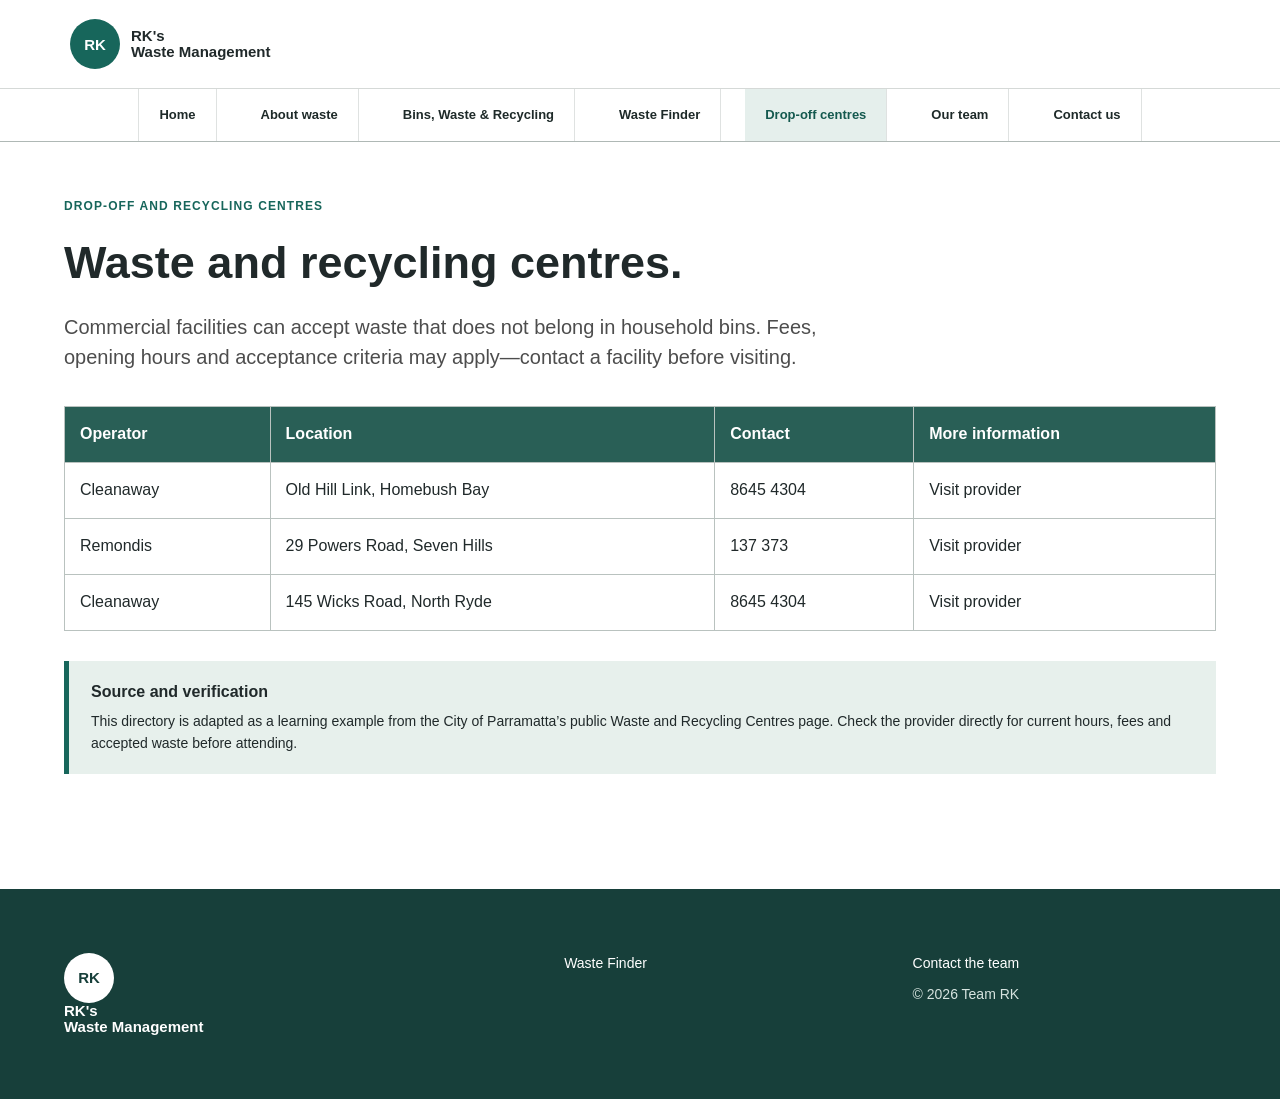
==== centres.html @ 1d064c49 "Fix website navigation and publish all pages" ====
<!doctype html><html lang="en"><head><meta charset="utf-8"><meta name="viewport" content="width=device-width,initial-scale=1"><title>Drop-off centres | RK's Waste Management</title><link rel="stylesheet" href="style.css"><link rel="stylesheet" href="council.css"></head><body class="council-page"><header class="portal-header"><a class="council-logo" href="index.html"><span>RK</span><b>RK's<br>Waste Management</b></a><button class="menu-toggle" aria-label="Open menu">Menu <b>+</b></button></header><nav class="main-nav council-nav"><a href="index.html">Home</a><a href="about.html">About waste</a><a href="features.html">Bins, Waste & Recycling</a><a href="waste-finder.html">Waste Finder</a><a class="active" href="centres.html">Drop-off centres</a><a href="team.html">Our team</a><a href="contact.html">Contact us</a></nav><main class="portal-page"><p class="overline">DROP-OFF AND RECYCLING CENTRES</p><h1>Waste and recycling centres.</h1><p class="lead">Commercial facilities can accept waste that does not belong in household bins. Fees, opening hours and acceptance criteria may apply—contact a facility before visiting.</p><table class="centre-table"><thead><tr><th>Operator</th><th>Location</th><th>Contact</th><th>More information</th></tr></thead><tbody><tr><td>Cleanaway</td><td>Old Hill Link, Homebush Bay</td><td>8645 4304</td><td><a href="https://www.cleanaway.com.au/" target="_blank" rel="noopener">Visit provider</a></td></tr><tr><td>Remondis</td><td>29 Powers Road, Seven Hills</td><td>137 373</td><td><a href="https://www.remondis-australia.com.au/" target="_blank" rel="noopener">Visit provider</a></td></tr><tr><td>Cleanaway</td><td>145 Wicks Road, North Ryde</td><td>8645 4304</td><td><a href="https://www.cleanaway.com.au/" target="_blank" rel="noopener">Visit provider</a></td></tr></tbody></table><div class="notice"><b>Source and verification</b><p>This directory is adapted as a learning example from the City of Parramatta’s public Waste and Recycling Centres page. Check the provider directly for current hours, fees and accepted waste before attending.</p></div></main><footer class="council-footer"><div><a class="council-logo" href="index.html"><span>RK</span><b>RK's<br>Waste Management</b></a></div><div><a href="waste-finder.html">Waste Finder</a></div><div><a href="contact.html">Contact the team</a><p>© <span class="current-year"></span> Team RK</p></div></footer><script src="script.js"></script></body></html>
---- style.css ----
@import url('https://fonts.googleapis.com/css2?family=DM+Mono&family=Manrope:wght@400;500;600;700;800&family=Playfair+Display:ital,wght@0,600;0,700;1,600;1,700&display=swap');
:root{--ink:#111;--paper:#f8f8f5;--line:#161616;--soft:#f0f0ec;--grey:#666}*{box-sizing:border-box}html{scroll-behavior:smooth}body{margin:0;background:var(--paper);color:var(--ink);font-family:Manrope,Arial,sans-serif;line-height:1.55}a{color:inherit;text-decoration:none}.site-header{height:88px;border-bottom:1.5px solid var(--line);display:flex;align-items:center;justify-content:space-between;padding:0 clamp(22px,5vw,82px);position:sticky;top:0;background:rgba(248,248,245,.95);backdrop-filter:blur(12px);z-index:10}.logo{font-size:15px;font-weight:800;letter-spacing:-.4px;white-space:nowrap}.logo span{display:inline-grid;place-items:center;width:33px;height:33px;margin-right:8px;background:#111;color:#fff;font-family:'DM Mono';font-size:12px}.main-nav{display:flex;gap:24px;align-items:center;font-size:13px;font-weight:700}.main-nav a{position:relative;padding:8px 0}.main-nav a:after{content:"";position:absolute;height:1.5px;bottom:2px;left:0;width:0;background:#111;transition:.2s}.main-nav a:hover:after,.main-nav a.active:after{width:100%}.menu-toggle{display:none;border:0;background:transparent;font:700 13px Manrope}.hero{min-height:calc(100vh - 88px);display:grid;grid-template-columns:1fr 1fr;border-bottom:1.5px solid var(--line)}.hero-copy{padding:clamp(74px,11vw,150px) clamp(22px,6vw,110px);display:flex;justify-content:center;flex-direction:column;border-right:1.5px solid var(--line)}.kicker{font:11px 'DM Mono',monospace;letter-spacing:1.4px;margin:0 0 22px}.hero h1{font-size:clamp(52px,6.5vw,108px);letter-spacing:-5px;line-height:.95;margin:0 0 30px;font-weight:800}.hero h1 em{font-family:'Playfair Display',serif;font-weight:600}.lead{max-width:520px;font-size:clamp(16px,1.5vw,19px);color:#4d4d4d;margin:0 0 34px}.hero-actions{display:flex;gap:26px;align-items:center;flex-wrap:wrap}.button{display:inline-flex;gap:18px;align-items:center;justify-content:center;padding:14px 18px;font-size:13px;font-weight:800;border:1.5px solid var(--line);transition:.2s}.button:hover{transform:translate(-3px,-3px);box-shadow:4px 4px 0 #111}.button-dark{background:#111;color:#fff}.button-light{background:#fff}.text-link{font-size:13px;font-weight:800;border-bottom:1.5px solid #111;padding-bottom:3px}.text-link span{margin-left:12px}.hero-art{background:#deded7;position:relative;min-height:500px;overflow:hidden;display:flex;align-items:flex-end;justify-content:center;gap:3%;padding:0 7% 15%;background:radial-gradient(circle at 80% 8%,#fff 0 1%,transparent 1.1%),linear-gradient(135deg,#e7e7e1,#bdbdb6)}.art-label{position:absolute;top:34px;right:34px;font:10px 'DM Mono';letter-spacing:1px;border:1px solid #111;padding:8px;background:#f8f8f5}.bin{height:43%;width:19%;border:3px solid #111;border-top:20px solid #111;border-radius:7px 7px 3px 3px;box-shadow:8px 8px 0 rgba(0,0,0,.13)}.bin:before{content:"";display:block;width:86%;height:10px;background:#111;margin:-28px auto 0;border-radius:8px}.yellow{background:#e5cb22}.blue{background:#4aa7d7}.red{background:#de5c4d}.green{background:#72a86a}.section-pad{padding:clamp(68px,9vw,130px) clamp(22px,8vw,150px);border-bottom:1.5px solid var(--line)}.statement{max-width:1120px}.statement h2,.section-heading h2,.callout h2{font-size:clamp(36px,5vw,72px);letter-spacing:-3px;line-height:1.02;margin:0 0 35px;max-width:950px}.feature-preview{background:#fff}.section-heading{display:flex;justify-content:space-between;gap:40px;align-items:end;margin-bottom:48px}.section-heading h2{font-size:clamp(35px,4vw,60px);max-width:650px;margin:0}.preview-grid{display:grid;grid-template-columns:1.3fr 1fr 1fr;border:1.5px solid #111}.preview-card{min-height:340px;padding:25px;border-right:1.5px solid #111;display:flex;flex-direction:column;justify-content:space-between;transition:.2s}.preview-card:last-child{border:0}.preview-card:hover{background:#111;color:#fff}.preview-card p{font:11px 'DM Mono';margin:0}.preview-card h3{font-size:clamp(27px,3vw,46px);line-height:1;letter-spacing:-2px;margin:0}.preview-card span{font-size:12px;max-width:220px}.feature-main{background:#dcdcd5}.numbers{padding-top:42px;padding-bottom:42px;display:grid;grid-template-columns:repeat(3,1fr);background:#111;color:#fff}.numbers div{border-right:1px solid #777;padding-right:20px}.numbers div:last-child{border:0}.numbers strong{font-size:clamp(50px,7vw,90px);display:block;line-height:1;letter-spacing:-4px}.numbers span{font:11px 'DM Mono';letter-spacing:.8px;color:#c7c7c7}.callout{background:#e5e5de}.callout h2{max-width:690px}.page-hero{padding:clamp(75px,12vw,170px) clamp(22px,10vw,180px) 80px;border-bottom:1.5px solid #111;background:#fff}.page-hero h1{font-size:clamp(55px,8vw,125px);letter-spacing:-6px;line-height:.9;margin:0;max-width:1000px}.page-hero p:last-child{font-size:18px;max-width:670px;margin:30px 0 0;color:#555}.content-grid{display:grid;grid-template-columns:.75fr 1.25fr;gap:70px}.sticky-label{font:11px 'DM Mono';letter-spacing:1px}.content-grid h2{font-size:clamp(30px,4vw,53px);letter-spacing:-2.5px;line-height:1.04;margin:0 0 22px}.content-grid p{color:#454545;font-size:16px}.lined-list{list-style:none;margin:30px 0 0;padding:0;border-top:1px solid}.lined-list li{border-bottom:1px solid;padding:15px 0;font-size:14px;font-weight:700}.lined-list b{font-family:'DM Mono';font-size:11px;margin-right:16px}.category-grid,.team-grid{display:grid;grid-template-columns:repeat(2,1fr);gap:0;border:1.5px solid #111}.category-card,.team-card{padding:32px;border-right:1px solid;border-bottom:1px solid;min-height:235px}.category-card:nth-child(2n),.team-card:nth-child(2n){border-right:0}.category-card:nth-last-child(-n+2),.team-card:nth-last-child(-n+2){border-bottom:0}.category-card small,.team-card small{font:11px 'DM Mono'}.category-card h3,.team-card h3{font-size:28px;letter-spacing:-1px;margin:40px 0 7px}.category-card p,.team-card p{font-size:14px;color:#555;margin:0}.finder-wrap{display:grid;grid-template-columns:.9fr 1.1fr;gap:0;border:1.5px solid #111}.finder-intro{padding:45px;background:#111;color:#fff}.finder-intro h2{font-size:48px;letter-spacing:-2px;line-height:1;margin:30px 0}.finder-intro p{color:#ddd}.finder-box{padding:45px;background:#fff}.finder-box label{font-size:13px;font-weight:800;display:block;margin-bottom:10px}.search-row{display:flex;gap:10px}.search-row input{width:100%;border:1.5px solid #111;padding:14px;font:14px Manrope;background:#fff}.search-row button{border:1.5px solid #111;background:#111;color:#fff;padding:0 22px;font:800 13px Manrope}.quick-search{margin:15px 0;display:flex;gap:8px;flex-wrap:wrap}.quick-search button{background:var(--soft);border:1px solid #111;padding:7px 9px;font:11px Manrope}.waste-result{min-height:195px;border:1.5px solid #111;padding:24px;display:flex;flex-direction:column;justify-content:center}.waste-result h3{font-size:28px;margin:0 0 8px;letter-spacing:-1px}.waste-result p{margin:0;color:#555}.waste-result small{margin-top:16px;font:10px 'DM Mono';color:#555}.contact-layout{display:grid;grid-template-columns:1fr 1fr;gap:60px}.contact-layout h2{font-size:54px;line-height:1;letter-spacing:-3px;margin-top:0}.contact-info{border-top:1.5px solid}.contact-info div{border-bottom:1px solid;padding:16px 0}.contact-info span{display:block;font:10px 'DM Mono';margin-bottom:4px}.contact-form{display:grid;gap:16px}.form-row{display:grid;grid-template-columns:1fr 1fr;gap:16px}.contact-form label{font-size:12px;font-weight:800}.contact-form input,.contact-form textarea{width:100%;border:1.5px solid #111;background:#fff;padding:13px;font:14px Manrope;margin-top:7px}.contact-form textarea{resize:vertical}.form-message{font-size:13px;margin:0}.success{color:#176a32}.error{color:#a62020}footer{padding:38px clamp(22px,5vw,82px);display:grid;grid-template-columns:1.3fr 1fr 1fr;gap:20px;background:#111;color:#fff;font-size:12px}footer .logo span{background:#fff;color:#111}footer p{margin:7px 0;color:#bbb}@media(max-width:850px){.site-header{height:68px}.menu-toggle{display:block}.main-nav{display:none;position:absolute;top:67px;left:0;width:100%;background:#f8f8f5;border-bottom:1.5px solid;flex-direction:column;align-items:stretch;gap:0;padding:12px 22px}.main-nav.open{display:flex}.main-nav a{padding:13px 0;border-bottom:1px solid #ddd}.hero{grid-template-columns:1fr}.hero-copy{border-right:0}.hero-art{min-height:420px}.section-heading{display:block}.section-heading .kicker{margin-bottom:15px}.preview-grid,.numbers{grid-template-columns:1fr}.preview-card,.numbers div{border-right:0;border-bottom:1px solid #111;min-height:220px}.preview-card:last-child,.numbers div:last-child{border-bottom:0}.content-grid,.finder-wrap,.contact-layout{grid-template-columns:1fr;gap:35px}.category-grid,.team-grid{grid-template-columns:1fr}.category-card,.team-card{border-right:0}.category-card:nth-last-child(-n+2),.team-card:nth-last-child(-n+2){border-bottom:1px solid}.category-card:last-child,.team-card:last-child{border-bottom:0}.finder-intro,.finder-box{padding:30px}.form-row{grid-template-columns:1fr}footer{grid-template-columns:1fr}.page-hero h1,.hero h1{letter-spacing:-3px}}
---- council.css ----
/* Original council-style information portal — no external council branding or copied assets. */
.council-page{margin:0;background:#fff;color:#20292a;font-family:Arial,Helvetica,sans-serif}.council-page *{box-sizing:border-box}.council-page em{font-style:normal}.utility{background:#163f3a;color:#fff;padding:9px max(5vw,32px);display:flex;justify-content:space-between;font-size:12px}.portal-header{display:flex;align-items:center;gap:28px;padding:19px max(5vw,70px);background:#fff}.council-logo{display:inline-flex;align-items:center;gap:11px;color:inherit;text-decoration:none;font-size:15px;line-height:1.08}.council-logo span{display:grid;place-items:center;width:50px;height:50px;border-radius:50%;background:#17665b;color:#fff;font:bold 15px Arial}.site-search{margin-left:auto;display:flex;height:45px;width:min(45%,470px);border:1px solid #76817e}.site-search input{min-width:0;width:100%;border:0;padding:0 14px;font-size:14px}.site-search button{width:50px;border:0;background:#17665b;color:#fff;font-size:22px;cursor:pointer}.council-nav{display:flex;justify-content:center;border-top:1px solid #d5d9d7;border-bottom:1px solid #afb8b5;background:#fff}.council-nav a{padding:16px 20px;border-right:1px solid #dfe2e1;color:#1e2a29;font-size:13px;font-weight:bold;text-decoration:none}.council-nav a:first-child{border-left:1px solid #dfe2e1}.council-nav a.active,.council-nav a:hover{background:#e5efec;color:#14594f}.council-nav a:after{display:none}.breadcrumbs{max-width:1280px;margin:auto;padding:17px 5%;font-size:13px;color:#58615f}.hero-photo{position:relative;max-width:1280px;margin:0 auto;min-height:430px;overflow:hidden;background:#133d37}.hero-photo:after{content:"";position:absolute;inset:0;background:linear-gradient(90deg,rgba(9,44,39,.88) 0%,rgba(9,44,39,.62) 38%,rgba(9,44,39,.08) 72%)}.hero-photo img{position:absolute;inset:0;width:100%;height:100%;object-fit:cover}.hero-photo div{position:relative;z-index:1;max-width:600px;padding:82px clamp(26px,7vw,88px);color:#fff}.overline{margin:0 0 12px;font-size:12px;letter-spacing:1.1px;font-weight:bold;color:#17665b}.hero-photo .overline{color:#d2ece5}.hero-photo h1{margin:0 0 18px;font-size:clamp(38px,5vw,64px);line-height:1.05}.hero-photo p:not(.overline){max-width:480px;font-size:18px;line-height:1.55}.council-button{display:inline-flex;gap:28px;align-items:center;margin-top:12px;padding:15px 20px;background:#fff;color:#164c44;text-decoration:none;font-size:14px;font-weight:bold}.council-button:hover{background:#d2ece5}.council-layout{max-width:1280px;margin:auto;display:grid;grid-template-columns:280px minmax(0,1fr);gap:65px;padding:62px 5% 85px}.side-menu{border-top:5px solid #17665b}.side-menu h2{margin:21px 0;font-size:19px}.side-menu a{display:block;padding:14px 10px;border-top:1px solid #d7dbd9;color:#263230;text-decoration:none;font-size:14px}.side-menu a.selected,.side-menu a:hover{border-left:4px solid #17665b;background:#e8f1ee;color:#14594f;font-weight:bold}.page-content{max-width:800px}.page-content h1{margin:0 0 18px;font-size:46px;line-height:1.12}.page-content h2{margin:0 0 14px;font-size:31px;line-height:1.2}.page-content h2:not(:first-child){margin-top:46px}.page-content p{line-height:1.65}.page-content .intro{margin:0;font-size:21px;line-height:1.45}.notice{margin:30px 0;padding:19px 22px;border-left:5px solid #17665b;background:#e7f0ec}.notice p{margin:7px 0 0;font-size:14px}.resource-grid{display:grid;grid-template-columns:repeat(3,1fr);gap:16px}.resource-grid a{display:flex;flex-direction:column;gap:13px;min-height:160px;padding:20px;border:1px solid #aeb7b4;color:#202928;text-decoration:none}.resource-grid a:hover{border-color:#17665b;background:#f3f8f6}.resource-grid span{font-size:13px;line-height:1.5;color:#4b5754}.category-table{border:1px solid #b4bcb9}.category-table>div{display:grid;grid-template-columns:1fr 2.15fr 1fr;gap:14px;padding:15px 16px;border-bottom:1px solid #cdd3d0;font-size:14px}.category-table>div:last-child{border:0}.category-table .table-head{background:#295f56;color:#fff}.category-table a{color:#14594f;font-weight:bold}.feedback{max-width:1280px;margin:auto;display:grid;grid-template-columns:1fr auto;column-gap:30px;align-items:center;padding:32px 5%;border-top:1px solid #c8cfcc;background:#f4f6f5}.feedback h2{margin:0 0 5px;font-size:21px}.feedback p{margin:0;font-size:14px}.feedback button{margin-left:8px;padding:11px 23px;border:1px solid #45514e;background:#fff;font-weight:bold;cursor:pointer}.feedback button:hover{background:#17665b;color:#fff}.feedback-message{grid-column:1/-1;margin-top:14px!important;color:#14594f;font-weight:bold}.council-footer{display:grid;grid-template-columns:1.5fr 1fr 1fr;gap:45px;padding:55px max(5vw,50px);background:#173f3a;color:#fff;font-size:14px}.council-footer .council-logo{color:#fff}.council-footer .council-logo span{background:#fff;color:#173f3a}.council-footer h3{margin:0 0 13px;font-size:16px}.council-footer a{display:block;margin:9px 0;color:#fff}.council-footer p{color:#d7e4e0}.portal-page{max-width:1280px;margin:auto;padding:55px 5% 85px}.portal-page h1{font-size:45px;margin:0 0 15px}.portal-page .lead{max-width:760px;font-size:20px;line-height:1.5}.content-cards{display:grid;grid-template-columns:repeat(3,1fr);gap:20px;margin-top:38px}.content-cards article{padding:25px;border:1px solid #b8c1be}.content-cards h2{margin-top:0;font-size:23px}.content-cards p{line-height:1.6}.guide-list{margin:34px 0;padding:0;list-style:none;border-top:1px solid #ccd3d0}.guide-list li{padding:18px 0;border-bottom:1px solid #ccd3d0}.guide-list b{display:block;margin-bottom:5px;color:#14594f}.form-panel{max-width:720px;margin-top:32px;padding:26px;background:#edf3f0;border:1px solid #c8d5d0}.form-panel label{display:block;margin:14px 0 6px;font-weight:bold}.form-panel input,.form-panel textarea{width:100%;padding:12px;border:1px solid #7e8985;font:inherit}.form-panel button{margin-top:18px;padding:13px 22px;border:0;background:#17665b;color:#fff;font-weight:bold;cursor:pointer}.waste-result{margin-top:18px;padding:18px;background:#fff;border-left:5px solid #17665b}.finder-input{display:flex;gap:10px}.finder-input input{flex:1}.finder-input button{margin:0}.quick-search{display:flex;gap:8px;flex-wrap:wrap;margin-top:14px}.quick-search button{margin:0;padding:8px 12px;background:#fff;border:1px solid #7c8985;color:#1a5b50}.centre-table{width:100%;border-collapse:collapse;margin-top:30px}.centre-table th,.centre-table td{padding:15px;text-align:left;vertical-align:top;border:1px solid #b9c2bf}.centre-table th{background:#295f56;color:#fff}.team-list{display:grid;grid-template-columns:repeat(3,1fr);gap:18px;margin-top:34px}.team-list article{padding:24px;border:1px solid #b6bfbc}.team-list small{display:block;color:#17665b;font-weight:bold;letter-spacing:.7px}.team-list h2{margin:14px 0 8px;font-size:25px}.team-list p{line-height:1.55}.menu-toggle{display:none}@media(max-width:900px){.utility{display:none}.portal-header{padding:15px 22px}.site-search{display:none}.menu-toggle{display:block;margin-left:auto}.council-nav{display:none}.council-nav.open{display:flex;position:absolute;z-index:3;left:0;right:0;top:80px;flex-direction:column;align-items:stretch}.council-nav a,.council-nav a:first-child{border:0;border-bottom:1px solid #d6ddda}.hero-photo{min-height:480px}.hero-photo:after{background:linear-gradient(90deg,rgba(9,44,39,.86),rgba(9,44,39,.45))}.council-layout{grid-template-columns:1fr;gap:34px;padding-top:42px}.resource-grid,.content-cards,.team-list{grid-template-columns:1fr}.category-table>div{grid-template-columns:1fr;gap:6px}.category-table .table-head{display:none}.feedback{display:block}.feedback div:last-of-type{margin-top:18px}.feedback button{margin:0 7px 0 0}.council-footer{grid-template-columns:1fr}.centre-table{display:block;overflow-x:auto}.portal-page h1{font-size:38px}}
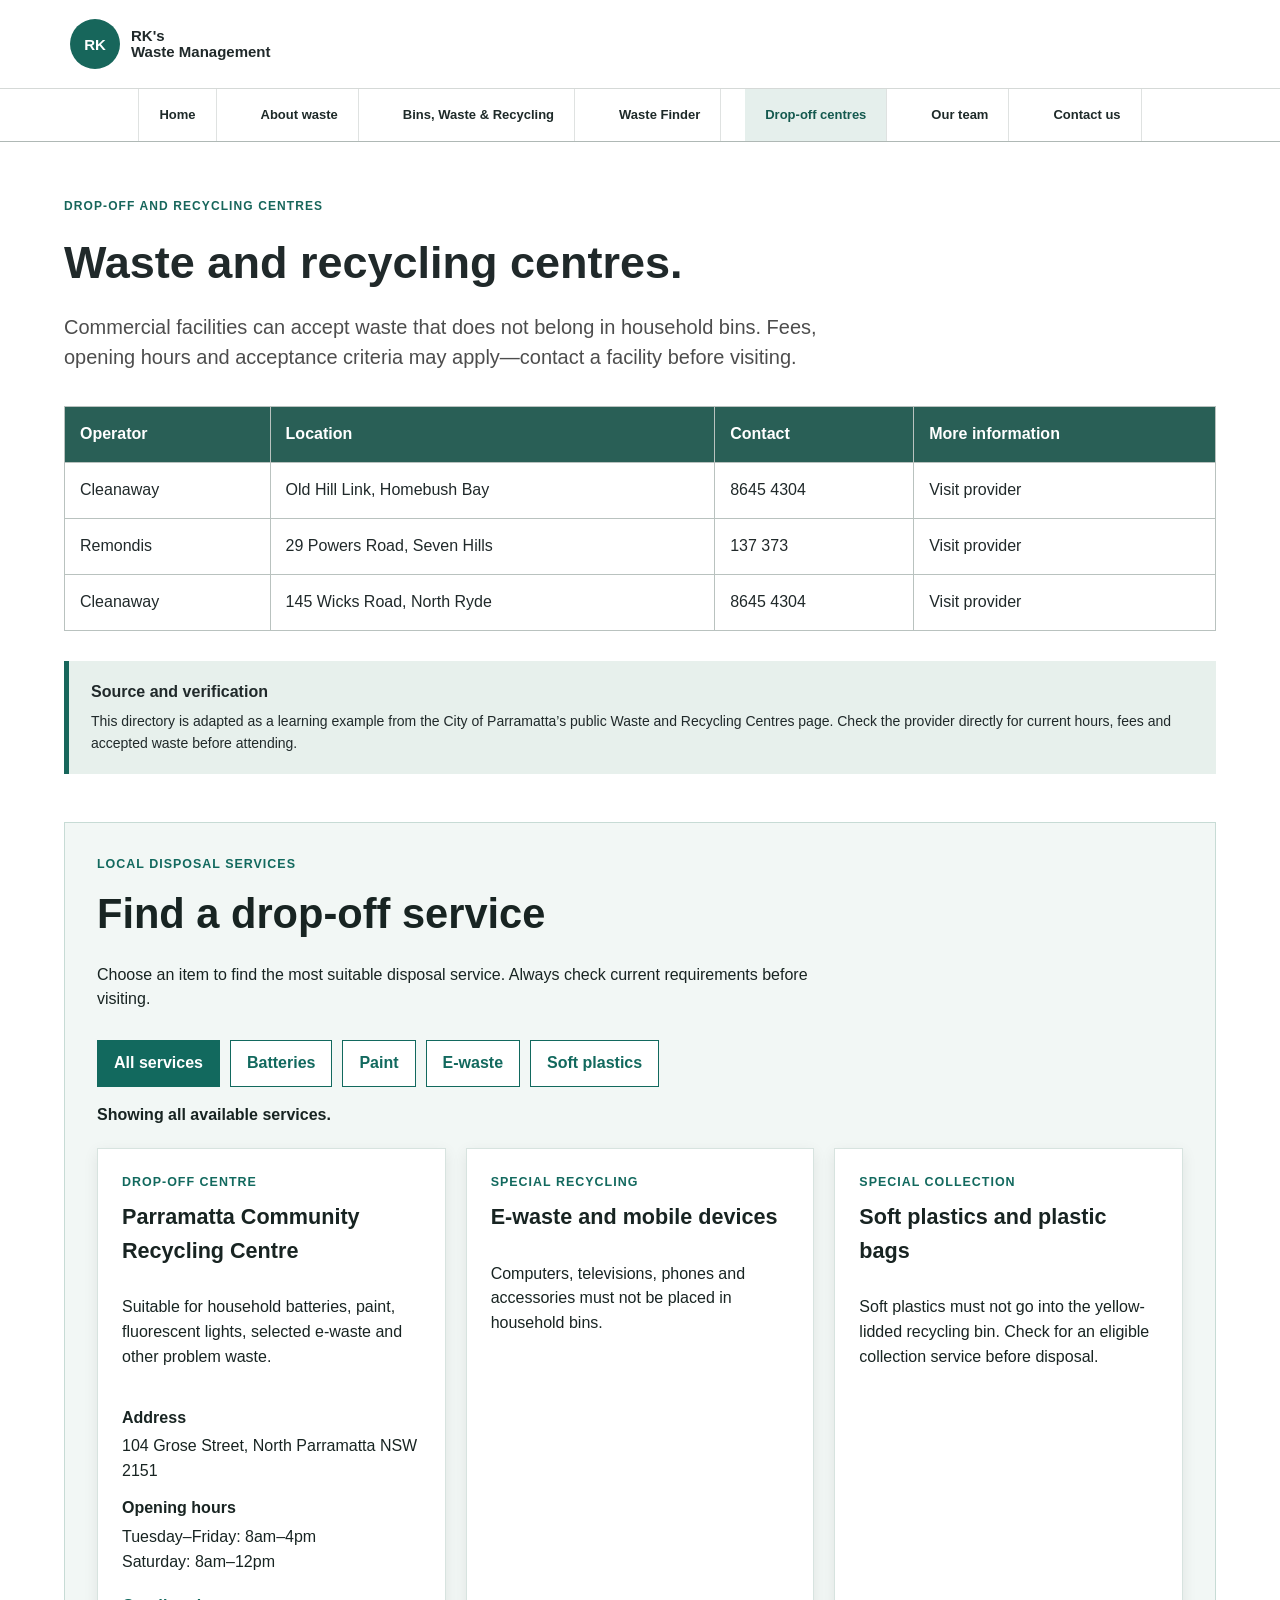
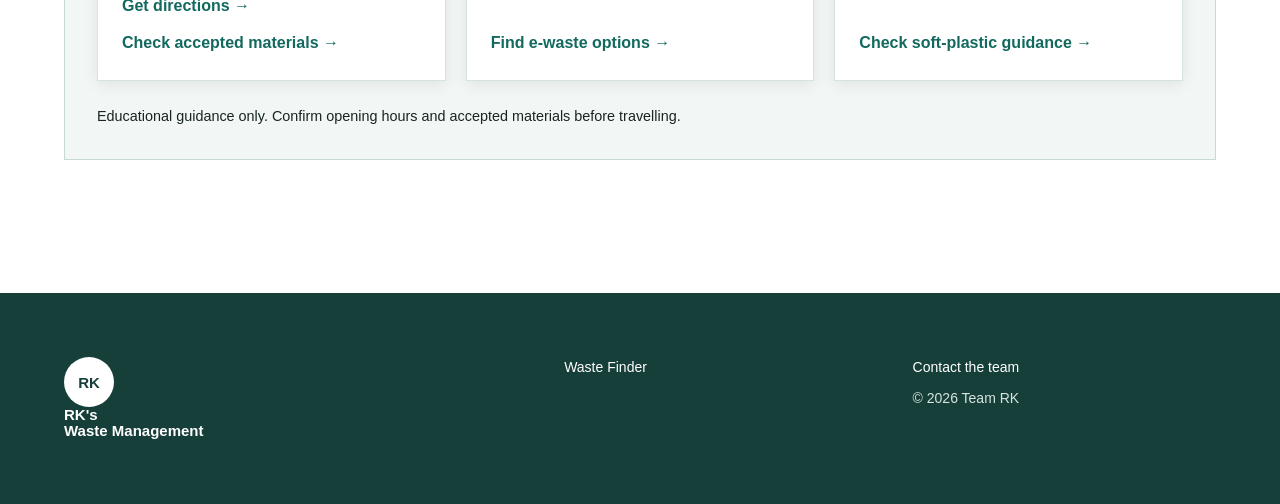
==== commit b099f2fd: "Add interactive drop-off centre finder" ====
--- a/centres.html
+++ b/centres.html
@@ -1 +1,67 @@
-<!doctype html><html lang="en"><head><meta charset="utf-8"><meta name="viewport" content="width=device-width,initial-scale=1"><title>Drop-off centres | RK's Waste Management</title><link rel="stylesheet" href="style.css"><link rel="stylesheet" href="council.css"></head><body class="council-page"><header class="portal-header"><a class="council-logo" href="index.html"><span>RK</span><b>RK's<br>Waste Management</b></a><button class="menu-toggle" aria-label="Open menu">Menu <b>+</b></button></header><nav class="main-nav council-nav"><a href="index.html">Home</a><a href="about.html">About waste</a><a href="features.html">Bins, Waste & Recycling</a><a href="waste-finder.html">Waste Finder</a><a class="active" href="centres.html">Drop-off centres</a><a href="team.html">Our team</a><a href="contact.html">Contact us</a></nav><main class="portal-page"><p class="overline">DROP-OFF AND RECYCLING CENTRES</p><h1>Waste and recycling centres.</h1><p class="lead">Commercial facilities can accept waste that does not belong in household bins. Fees, opening hours and acceptance criteria may apply—contact a facility before visiting.</p><table class="centre-table"><thead><tr><th>Operator</th><th>Location</th><th>Contact</th><th>More information</th></tr></thead><tbody><tr><td>Cleanaway</td><td>Old Hill Link, Homebush Bay</td><td>8645 4304</td><td><a href="https://www.cleanaway.com.au/" target="_blank" rel="noopener">Visit provider</a></td></tr><tr><td>Remondis</td><td>29 Powers Road, Seven Hills</td><td>137 373</td><td><a href="https://www.remondis-australia.com.au/" target="_blank" rel="noopener">Visit provider</a></td></tr><tr><td>Cleanaway</td><td>145 Wicks Road, North Ryde</td><td>8645 4304</td><td><a href="https://www.cleanaway.com.au/" target="_blank" rel="noopener">Visit provider</a></td></tr></tbody></table><div class="notice"><b>Source and verification</b><p>This directory is adapted as a learning example from the City of Parramatta’s public Waste and Recycling Centres page. Check the provider directly for current hours, fees and accepted waste before attending.</p></div></main><footer class="council-footer"><div><a class="council-logo" href="index.html"><span>RK</span><b>RK's<br>Waste Management</b></a></div><div><a href="waste-finder.html">Waste Finder</a></div><div><a href="contact.html">Contact the team</a><p>© <span class="current-year"></span> Team RK</p></div></footer><script src="script.js"></script></body></html>
+<!doctype html><html lang="en"><head><meta charset="utf-8"><meta name="viewport" content="width=device-width,initial-scale=1"><title>Drop-off centres | RK's Waste Management</title><link rel="stylesheet" href="style.css"><link rel="stylesheet" href="council.css"></head><body class="council-page"><header class="portal-header"><a class="council-logo" href="index.html"><span>RK</span><b>RK's<br>Waste Management</b></a><button class="menu-toggle" aria-label="Open menu">Menu <b>+</b></button></header><nav class="main-nav council-nav"><a href="index.html">Home</a><a href="about.html">About waste</a><a href="features.html">Bins, Waste & Recycling</a><a href="waste-finder.html">Waste Finder</a><a class="active" href="centres.html">Drop-off centres</a><a href="team.html">Our team</a><a href="contact.html">Contact us</a></nav><main class="portal-page"><p class="overline">DROP-OFF AND RECYCLING CENTRES</p><h1>Waste and recycling centres.</h1><p class="lead">Commercial facilities can accept waste that does not belong in household bins. Fees, opening hours and acceptance criteria may apply—contact a facility before visiting.</p><table class="centre-table"><thead><tr><th>Operator</th><th>Location</th><th>Contact</th><th>More information</th></tr></thead><tbody><tr><td>Cleanaway</td><td>Old Hill Link, Homebush Bay</td><td>8645 4304</td><td><a href="https://www.cleanaway.com.au/" target="_blank" rel="noopener">Visit provider</a></td></tr><tr><td>Remondis</td><td>29 Powers Road, Seven Hills</td><td>137 373</td><td><a href="https://www.remondis-australia.com.au/" target="_blank" rel="noopener">Visit provider</a></td></tr><tr><td>Cleanaway</td><td>145 Wicks Road, North Ryde</td><td>8645 4304</td><td><a href="https://www.cleanaway.com.au/" target="_blank" rel="noopener">Visit provider</a></td></tr></tbody></table><div class="notice"><b>Source and verification</b><p>This directory is adapted as a learning example from the City of Parramatta’s public Waste and Recycling Centres page. Check the provider directly for current hours, fees and accepted waste before attending.</p></div><section class="centre-finder" aria-labelledby="centre-finder-title">
+  <div class="centre-finder__intro">
+    <p class="centre-finder__eyebrow">LOCAL DISPOSAL SERVICES</p>
+    <h2 id="centre-finder-title">Find a drop-off service</h2>
+    <p>Choose an item to find the most suitable disposal service. Always check current requirements before visiting.</p>
+  </div>
+
+  <div class="centre-finder__filters" role="group" aria-label="Filter services by waste item">
+    <button class="centre-filter is-active" type="button" data-centre-filter="all" aria-pressed="true">All services</button>
+    <button class="centre-filter" type="button" data-centre-filter="battery" aria-pressed="false">Batteries</button>
+    <button class="centre-filter" type="button" data-centre-filter="paint" aria-pressed="false">Paint</button>
+    <button class="centre-filter" type="button" data-centre-filter="e-waste" aria-pressed="false">E-waste</button>
+    <button class="centre-filter" type="button" data-centre-filter="soft plastic" aria-pressed="false">Soft plastics</button>
+  </div>
+
+  <p id="centreFinderStatus" class="centre-finder__status" aria-live="polite">
+    Showing all available services.
+  </p>
+
+  <div class="centre-finder__results">
+    <article class="centre-card" data-centre-items="battery|paint|fluorescent light|e-waste">
+      <p class="centre-card__label">DROP-OFF CENTRE</p>
+      <h3>Parramatta Community Recycling Centre</h3>
+      <p>Suitable for household batteries, paint, fluorescent lights, selected e-waste and other problem waste.</p>
+
+      <dl class="centre-card__details">
+        <div>
+          <dt>Address</dt>
+          <dd>104 Grose Street, North Parramatta NSW 2151</dd>
+        </div>
+        <div>
+          <dt>Opening hours</dt>
+          <dd>Tuesday–Friday: 8am–4pm<br>Saturday: 8am–12pm</dd>
+        </div>
+      </dl>
+
+      <div class="centre-card__links">
+        <a href="https://www.google.com/maps/search/?api=1&query=104+Grose+Street+North+Parramatta+NSW+2151" target="_blank" rel="noopener">Get directions →</a>
+        <a href="https://www.cityofparramatta.nsw.gov.au/residents/bins-waste-and-recycling/other-waste-services/community-recycling-centre" target="_blank" rel="noopener">Check accepted materials →</a>
+      </div>
+    </article>
+
+    <article class="centre-card" data-centre-items="e-waste|mobile phone">
+      <p class="centre-card__label">SPECIAL RECYCLING</p>
+      <h3>E-waste and mobile devices</h3>
+      <p>Computers, televisions, phones and accessories must not be placed in household bins.</p>
+
+      <div class="centre-card__links">
+        <a href="https://www.cityofparramatta.nsw.gov.au/residents/bins-waste-and-recycling/other-waste-services/electronic-waste" target="_blank" rel="noopener">Find e-waste options →</a>
+      </div>
+    </article>
+
+    <article class="centre-card" data-centre-items="soft plastic|plastic bag">
+      <p class="centre-card__label">SPECIAL COLLECTION</p>
+      <h3>Soft plastics and plastic bags</h3>
+      <p>Soft plastics must not go into the yellow-lidded recycling bin. Check for an eligible collection service before disposal.</p>
+
+      <div class="centre-card__links">
+        <a href="https://www.cityofparramatta.nsw.gov.au/residents/bins-waste-and-recycling/a-z-guide-to-waste-and-recycling/plastic-bags" target="_blank" rel="noopener">Check soft-plastic guidance →</a>
+      </div>
+    </article>
+  </div>
+
+  <p class="centre-finder__note">
+    Educational guidance only. Confirm opening hours and accepted materials before travelling.
+  </p>
+</section></main><footer class="council-footer"><div><a class="council-logo" href="index.html"><span>RK</span><b>RK's<br>Waste Management</b></a></div><div><a href="waste-finder.html">Waste Finder</a></div><div><a href="contact.html">Contact the team</a><p>© <span class="current-year"></span> Team RK</p></div></footer><script src="script.js"></script></body></html>
--- a/council.css
+++ b/council.css
@@ -1,2 +1,120 @@
 /* Original council-style information portal — no external council branding or copied assets. */
 .council-page{margin:0;background:#fff;color:#20292a;font-family:Arial,Helvetica,sans-serif}.council-page *{box-sizing:border-box}.council-page em{font-style:normal}.utility{background:#163f3a;color:#fff;padding:9px max(5vw,32px);display:flex;justify-content:space-between;font-size:12px}.portal-header{display:flex;align-items:center;gap:28px;padding:19px max(5vw,70px);background:#fff}.council-logo{display:inline-flex;align-items:center;gap:11px;color:inherit;text-decoration:none;font-size:15px;line-height:1.08}.council-logo span{display:grid;place-items:center;width:50px;height:50px;border-radius:50%;background:#17665b;color:#fff;font:bold 15px Arial}.site-search{margin-left:auto;display:flex;height:45px;width:min(45%,470px);border:1px solid #76817e}.site-search input{min-width:0;width:100%;border:0;padding:0 14px;font-size:14px}.site-search button{width:50px;border:0;background:#17665b;color:#fff;font-size:22px;cursor:pointer}.council-nav{display:flex;justify-content:center;border-top:1px solid #d5d9d7;border-bottom:1px solid #afb8b5;background:#fff}.council-nav a{padding:16px 20px;border-right:1px solid #dfe2e1;color:#1e2a29;font-size:13px;font-weight:bold;text-decoration:none}.council-nav a:first-child{border-left:1px solid #dfe2e1}.council-nav a.active,.council-nav a:hover{background:#e5efec;color:#14594f}.council-nav a:after{display:none}.breadcrumbs{max-width:1280px;margin:auto;padding:17px 5%;font-size:13px;color:#58615f}.hero-photo{position:relative;max-width:1280px;margin:0 auto;min-height:430px;overflow:hidden;background:#133d37}.hero-photo:after{content:"";position:absolute;inset:0;background:linear-gradient(90deg,rgba(9,44,39,.88) 0%,rgba(9,44,39,.62) 38%,rgba(9,44,39,.08) 72%)}.hero-photo img{position:absolute;inset:0;width:100%;height:100%;object-fit:cover}.hero-photo div{position:relative;z-index:1;max-width:600px;padding:82px clamp(26px,7vw,88px);color:#fff}.overline{margin:0 0 12px;font-size:12px;letter-spacing:1.1px;font-weight:bold;color:#17665b}.hero-photo .overline{color:#d2ece5}.hero-photo h1{margin:0 0 18px;font-size:clamp(38px,5vw,64px);line-height:1.05}.hero-photo p:not(.overline){max-width:480px;font-size:18px;line-height:1.55}.council-button{display:inline-flex;gap:28px;align-items:center;margin-top:12px;padding:15px 20px;background:#fff;color:#164c44;text-decoration:none;font-size:14px;font-weight:bold}.council-button:hover{background:#d2ece5}.council-layout{max-width:1280px;margin:auto;display:grid;grid-template-columns:280px minmax(0,1fr);gap:65px;padding:62px 5% 85px}.side-menu{border-top:5px solid #17665b}.side-menu h2{margin:21px 0;font-size:19px}.side-menu a{display:block;padding:14px 10px;border-top:1px solid #d7dbd9;color:#263230;text-decoration:none;font-size:14px}.side-menu a.selected,.side-menu a:hover{border-left:4px solid #17665b;background:#e8f1ee;color:#14594f;font-weight:bold}.page-content{max-width:800px}.page-content h1{margin:0 0 18px;font-size:46px;line-height:1.12}.page-content h2{margin:0 0 14px;font-size:31px;line-height:1.2}.page-content h2:not(:first-child){margin-top:46px}.page-content p{line-height:1.65}.page-content .intro{margin:0;font-size:21px;line-height:1.45}.notice{margin:30px 0;padding:19px 22px;border-left:5px solid #17665b;background:#e7f0ec}.notice p{margin:7px 0 0;font-size:14px}.resource-grid{display:grid;grid-template-columns:repeat(3,1fr);gap:16px}.resource-grid a{display:flex;flex-direction:column;gap:13px;min-height:160px;padding:20px;border:1px solid #aeb7b4;color:#202928;text-decoration:none}.resource-grid a:hover{border-color:#17665b;background:#f3f8f6}.resource-grid span{font-size:13px;line-height:1.5;color:#4b5754}.category-table{border:1px solid #b4bcb9}.category-table>div{display:grid;grid-template-columns:1fr 2.15fr 1fr;gap:14px;padding:15px 16px;border-bottom:1px solid #cdd3d0;font-size:14px}.category-table>div:last-child{border:0}.category-table .table-head{background:#295f56;color:#fff}.category-table a{color:#14594f;font-weight:bold}.feedback{max-width:1280px;margin:auto;display:grid;grid-template-columns:1fr auto;column-gap:30px;align-items:center;padding:32px 5%;border-top:1px solid #c8cfcc;background:#f4f6f5}.feedback h2{margin:0 0 5px;font-size:21px}.feedback p{margin:0;font-size:14px}.feedback button{margin-left:8px;padding:11px 23px;border:1px solid #45514e;background:#fff;font-weight:bold;cursor:pointer}.feedback button:hover{background:#17665b;color:#fff}.feedback-message{grid-column:1/-1;margin-top:14px!important;color:#14594f;font-weight:bold}.council-footer{display:grid;grid-template-columns:1.5fr 1fr 1fr;gap:45px;padding:55px max(5vw,50px);background:#173f3a;color:#fff;font-size:14px}.council-footer .council-logo{color:#fff}.council-footer .council-logo span{background:#fff;color:#173f3a}.council-footer h3{margin:0 0 13px;font-size:16px}.council-footer a{display:block;margin:9px 0;color:#fff}.council-footer p{color:#d7e4e0}.portal-page{max-width:1280px;margin:auto;padding:55px 5% 85px}.portal-page h1{font-size:45px;margin:0 0 15px}.portal-page .lead{max-width:760px;font-size:20px;line-height:1.5}.content-cards{display:grid;grid-template-columns:repeat(3,1fr);gap:20px;margin-top:38px}.content-cards article{padding:25px;border:1px solid #b8c1be}.content-cards h2{margin-top:0;font-size:23px}.content-cards p{line-height:1.6}.guide-list{margin:34px 0;padding:0;list-style:none;border-top:1px solid #ccd3d0}.guide-list li{padding:18px 0;border-bottom:1px solid #ccd3d0}.guide-list b{display:block;margin-bottom:5px;color:#14594f}.form-panel{max-width:720px;margin-top:32px;padding:26px;background:#edf3f0;border:1px solid #c8d5d0}.form-panel label{display:block;margin:14px 0 6px;font-weight:bold}.form-panel input,.form-panel textarea{width:100%;padding:12px;border:1px solid #7e8985;font:inherit}.form-panel button{margin-top:18px;padding:13px 22px;border:0;background:#17665b;color:#fff;font-weight:bold;cursor:pointer}.waste-result{margin-top:18px;padding:18px;background:#fff;border-left:5px solid #17665b}.finder-input{display:flex;gap:10px}.finder-input input{flex:1}.finder-input button{margin:0}.quick-search{display:flex;gap:8px;flex-wrap:wrap;margin-top:14px}.quick-search button{margin:0;padding:8px 12px;background:#fff;border:1px solid #7c8985;color:#1a5b50}.centre-table{width:100%;border-collapse:collapse;margin-top:30px}.centre-table th,.centre-table td{padding:15px;text-align:left;vertical-align:top;border:1px solid #b9c2bf}.centre-table th{background:#295f56;color:#fff}.team-list{display:grid;grid-template-columns:repeat(3,1fr);gap:18px;margin-top:34px}.team-list article{padding:24px;border:1px solid #b6bfbc}.team-list small{display:block;color:#17665b;font-weight:bold;letter-spacing:.7px}.team-list h2{margin:14px 0 8px;font-size:25px}.team-list p{line-height:1.55}.menu-toggle{display:none}@media(max-width:900px){.utility{display:none}.portal-header{padding:15px 22px}.site-search{display:none}.menu-toggle{display:block;margin-left:auto}.council-nav{display:none}.council-nav.open{display:flex;position:absolute;z-index:3;left:0;right:0;top:80px;flex-direction:column;align-items:stretch}.council-nav a,.council-nav a:first-child{border:0;border-bottom:1px solid #d6ddda}.hero-photo{min-height:480px}.hero-photo:after{background:linear-gradient(90deg,rgba(9,44,39,.86),rgba(9,44,39,.45))}.council-layout{grid-template-columns:1fr;gap:34px;padding-top:42px}.resource-grid,.content-cards,.team-list{grid-template-columns:1fr}.category-table>div{grid-template-columns:1fr;gap:6px}.category-table .table-head{display:none}.feedback{display:block}.feedback div:last-of-type{margin-top:18px}.feedback button{margin:0 7px 0 0}.council-footer{grid-template-columns:1fr}.centre-table{display:block;overflow-x:auto}.portal-page h1{font-size:38px}}
+/* Drop-off centre finder */
+.centre-finder {
+  max-width: 1180px;
+  margin: 48px auto;
+  padding: 32px;
+  background: #f2f7f5;
+  border: 1px solid #c7dbd5;
+  color: #182422;
+}
+
+.centre-finder__intro {
+  max-width: 720px;
+}
+
+.centre-finder__eyebrow,
+.centre-card__label {
+  margin: 0 0 8px;
+  color: #12695e;
+  font-size: 0.78rem;
+  font-weight: 700;
+  letter-spacing: 0.08em;
+}
+
+.centre-finder h2 {
+  margin: 0 0 12px;
+  font-size: clamp(1.8rem, 4vw, 2.6rem);
+}
+
+.centre-finder__filters {
+  display: flex;
+  flex-wrap: wrap;
+  gap: 10px;
+  margin: 28px 0 16px;
+}
+
+.centre-filter {
+  padding: 10px 16px;
+  border: 1px solid #12695e;
+  background: #ffffff;
+  color: #12695e;
+  font: inherit;
+  font-weight: 700;
+  cursor: pointer;
+}
+
+.centre-filter:hover,
+.centre-filter.is-active {
+  background: #12695e;
+  color: #ffffff;
+}
+
+.centre-filter:focus-visible,
+.centre-card__links a:focus-visible {
+  outline: 3px solid #f5b942;
+  outline-offset: 3px;
+}
+
+.centre-finder__status {
+  margin: 0 0 20px;
+  font-weight: 700;
+}
+
+.centre-finder__results {
+  display: grid;
+  grid-template-columns: repeat(auto-fit, minmax(260px, 1fr));
+  gap: 20px;
+}
+
+.centre-card {
+  display: flex;
+  flex-direction: column;
+  padding: 24px;
+  background: #ffffff;
+  border: 1px solid #d7e3df;
+  box-shadow: 0 4px 14px rgba(0, 0, 0, 0.08);
+}
+
+.centre-card h3 {
+  margin: 0 0 12px;
+  font-size: 1.35rem;
+}
+
+.centre-card__details {
+  margin: 8px 0 20px;
+}
+
+.centre-card__details div {
+  margin-top: 12px;
+}
+
+.centre-card__details dt {
+  font-weight: 700;
+}
+
+.centre-card__details dd {
+  margin: 4px 0 0;
+}
+
+.centre-card__links {
+  display: flex;
+  flex-wrap: wrap;
+  gap: 12px;
+  margin-top: auto;
+}
+
+.centre-card__links a {
+  color: #12695e;
+  font-weight: 700;
+}
+
+.centre-finder__note {
+  margin: 24px 0 0;
+  font-size: 0.9rem;
+}
+
+.centre-card[hidden] {
+  display: none;
+}
